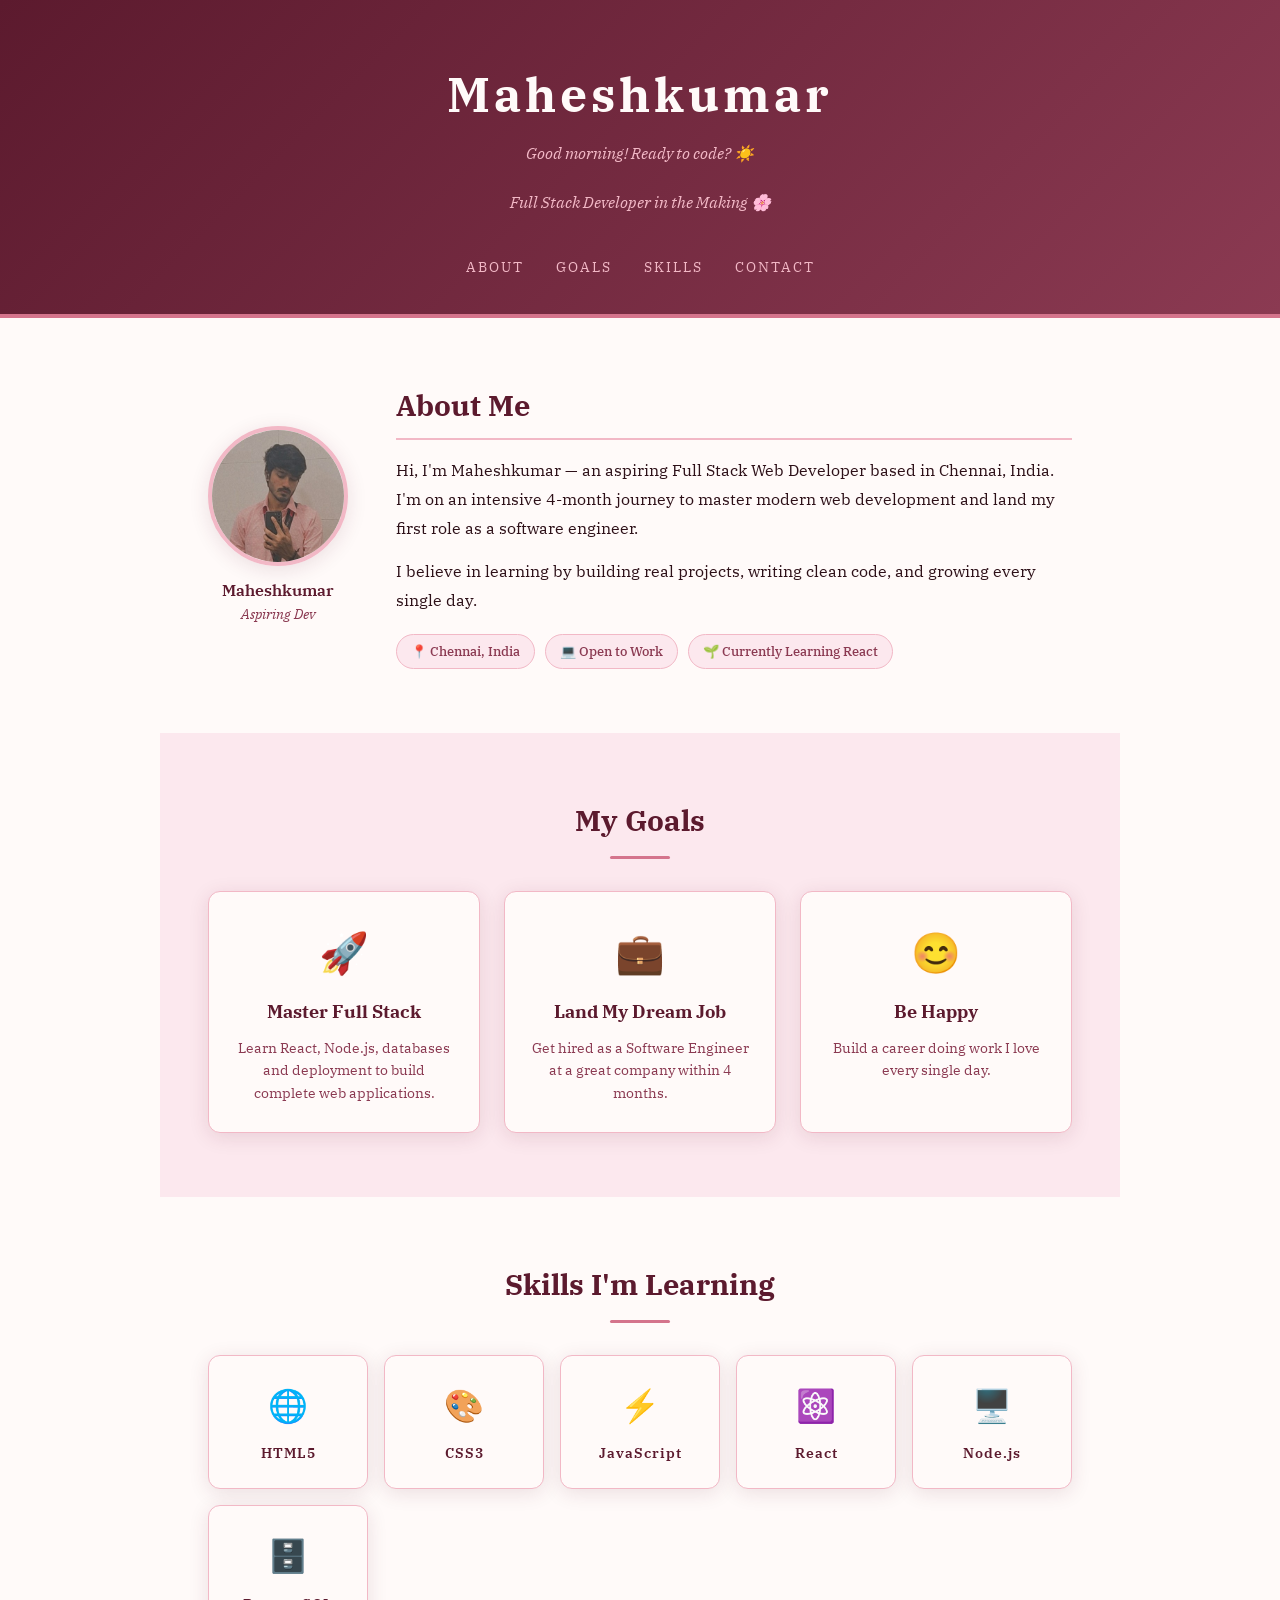
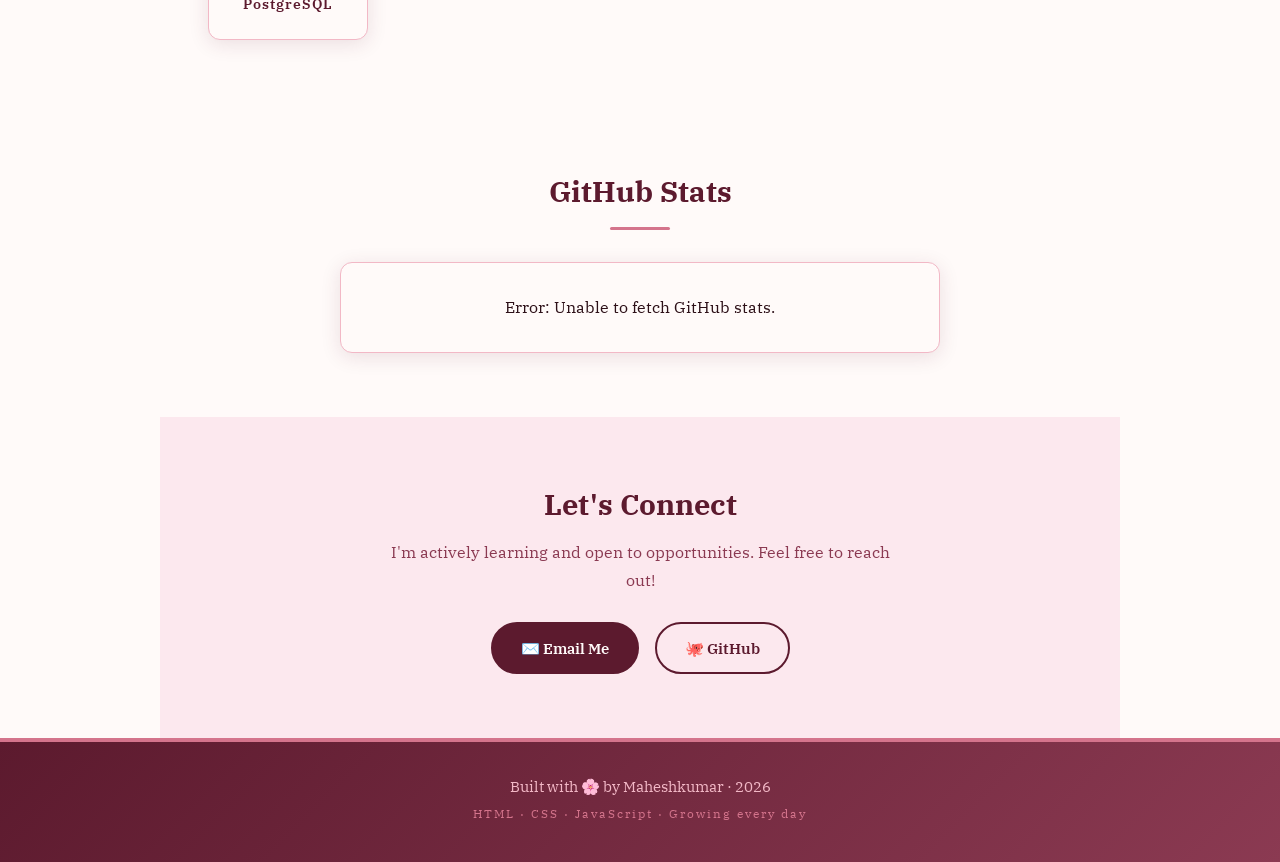
==== index.html @ b65df11a "Fixed: lowercase index.html for GitHub Pages" ====
<!DOCTYPE html>
<html lang="en">
  <head>
    <meta charset="UTF-8">
    <meta name="viewport" content="width=device-width, initial-scale=1.0">
    <meta name="description" content="Maheshkumar - Aspiring Full Stack Web Developer">
    <title>Maheshkumar | Web Developer</title>
    <link rel="stylesheet" href="style.css">
  </head>
  <body>

    <header>
      <h1>Maheshkumar</h1>
      <p id="greeting" class="tagline"></p>
      <p class="tagline">Full Stack Developer in the Making 🌸</p>
      <nav class="navbar">
        <a href="#about">About</a>
        <a href="#goals">Goals</a>
        <a href="#skills">Skills</a>
        <a href="#contact">Contact</a>
      </nav>
    </header>

    <main>

      <section class="section" id="about">
        <div class="about-grid">
          <div class="avatar-box">
            <img src="avatar.jpeg" alt="Maheshkumar profile photo" class="avatar-placeholder">
            <p class="avatar-name">Maheshkumar</p>
            <p class="avatar-role">Aspiring Dev</p>
          </div>
          <div class="about-text">
            <h2>About Me</h2>
            <p>Hi, I'm Maheshkumar — an aspiring Full Stack Web Developer based in Chennai, India. I'm on an intensive 4-month journey to master modern web development and land my first role as a software engineer.</p>
            <p>I believe in learning by building real projects, writing clean code, and growing every single day.</p>
            <div class="about-badges">
              <span class="badge">📍 Chennai, India</span>
              <span class="badge">💻 Open to Work</span>
              <span class="badge">🌱 Currently Learning React</span>
            </div>
          </div>
        </div>
      </section>

      <section class="section section-alt" id="goals">
        <h2 class="section-title">My Goals</h2>
        <div class="goals-grid">
          <div class="goal-card">
            <div class="goal-icon">🚀</div>
            <h3>Master Full Stack</h3>
            <p>Learn React, Node.js, databases and deployment to build complete web applications.</p>
          </div>
          <div class="goal-card">
            <div class="goal-icon">💼</div>
            <h3>Land My Dream Job</h3>
            <p>Get hired as a Software Engineer at a great company within 4 months.</p>
          </div>
          <div class="goal-card">
            <div class="goal-icon">😊</div>
            <h3>Be Happy</h3>
            <p>Build a career doing work I love every single day.</p>
          </div>
        </div>
      </section>

      <section class="section" id="skills">
        <h2 class="section-title">Skills I'm Learning</h2>
        <div class="skills-grid">
          <div class="skill-card">
            <span class="skill-icon">🌐</span>
            <span class="skill-name">HTML5</span>
          </div>
          <div class="skill-card">
            <span class="skill-icon">🎨</span>
            <span class="skill-name">CSS3</span>
          </div>
          <div class="skill-card">
            <span class="skill-icon">⚡</span>
            <span class="skill-name">JavaScript</span>
          </div>
          <div class="skill-card">
            <span class="skill-icon">⚛️</span>
            <span class="skill-name">React</span>
          </div>
          <div class="skill-card">
            <span class="skill-icon">🖥️</span>
            <span class="skill-name">Node.js</span>
          </div>
          <div class="skill-card">
            <span class="skill-icon">🗄️</span>
            <span class="skill-name">PostgreSQL</span>
          </div>
        </div>
      </section>

      <section class="section" id="github">
        <h2 class="section-title">GitHub Stats</h2>
        <div id="github-stats" class="github-box">
          <p class="loading-text">Loading GitHub data... 🌸</p>
        </div>
      </section>

      <section class="section section-alt" id="contact">
        <div class="contact-box">
          <h2>Let's Connect</h2>
          <p>I'm actively learning and open to opportunities. Feel free to reach out!</p>
          <div class="contact-buttons">
            <a href="https://mail.google.com/mail/?view=cm&fs=1&to=maheshkumar07232001@gmail.com" 
              target="_blank"
              class="btn btn-primary">
              ✉️ Email Me
            </a>
            <a href="https://github.com/MaheshkumarSelvakumar" target="_blank" class="btn btn-outline">🐙 GitHub</a>
          </div>
        </div>
      </section>

    </main>

    <footer>
      <p>Built with 🌸 by Maheshkumar · 2026</p>
      <p class="footer-sub">HTML · CSS · JavaScript · Growing every day</p>
    </footer>


    <script src="script.js"></script>

  </body>
</html>
---- style.css ----
@import url('https://fonts.googleapis.com/css2?family=IBM+Plex+Serif:ital,wght@0,300;0,400;0,500;0,600;0,700;1,400&display=swap');

:root {
  --sakura-deep:   #5c1a2e;
  --sakura-dark:   #8b3a52;
  --sakura-mid:    #d4748c;
  --sakura-light:  #f2b8c6;
  --sakura-pale:   #fce8ee;
  --sakura-white:  #fffaf9;
  --sakura-mist:   #7a9e87;
  --sakura-text:   #2d1018;
  --shadow-soft:   0 4px 20px rgba(92, 26, 46, 0.12);
  --shadow-hover:  0 12px 32px rgba(92, 26, 46, 0.2);
  --radius:        12px;
}

* {
  margin: 0;
  padding: 0;
  box-sizing: border-box;
}

body {
  font-family: 'IBM Plex Serif', serif;
  background-color: var(--sakura-white);
  color: var(--sakura-text);
  line-height: 1.6;
}

header {
  background: linear-gradient(135deg, var(--sakura-deep), var(--sakura-dark));
  color: var(--sakura-white);
  text-align: center;
  padding: 56px 24px 32px;
  border-bottom: 4px solid var(--sakura-mid);
  transition: box-shadow 0.3s ease;
}

header.scrolled {
  box-shadow: 0 4px 20px rgba(92, 26, 46, 0.3);
}

header h1 {
  font-size: 3rem;
  font-weight: 700;
  letter-spacing: 4px;
  margin-bottom: 8px;
}

.tagline {
  font-size: 1rem;
  color: var(--sakura-light);
  margin-bottom: 24px;
  font-style: italic;
}

.navbar {
  display: flex;
  justify-content: center;
  gap: 32px;
  padding: 16px 0 0;
}

.navbar a {
  color: var(--sakura-light);
  text-decoration: none;
  font-size: 14px;
  letter-spacing: 2px;
  text-transform: uppercase;
  transition: color 0.3s ease;
  position: relative;
  padding-bottom: 4px;
}

.navbar a::after {
  content: '';
  position: absolute;
  bottom: 0;
  left: 0;
  width: 0;
  height: 2px;
  background: var(--sakura-mist);
  transition: width 0.3s ease;
}

.navbar a:hover {
  color: var(--sakura-mist);
}

.navbar a:hover::after {
  width: 100%;
}

.section {
  padding: 64px 48px;
  max-width: 960px;
  margin: 0 auto;
}

.section-alt {
  background-color: var(--sakura-pale);
}

.section-title {
  color: var(--sakura-deep);
  font-size: 1.8rem;
  margin-bottom: 32px;
  text-align: center;
  position: relative;
  padding-bottom: 16px;
}

.section-title::after {
  content: '';
  position: absolute;
  bottom: 0;
  left: 50%;
  transform: translateX(-50%);
  width: 60px;
  height: 3px;
  background: var(--sakura-mid);
  border-radius: 2px;
}

.about-grid {
  display: flex;
  gap: 48px;
  align-items: center;
}

.avatar-box {
  display: flex;
  flex-direction: column;
  align-items: center;
  flex-shrink: 0;
}

.avatar-placeholder {
  width: 140px;
  height: 140px;
  border-radius: 50%;
  background: linear-gradient(135deg, var(--sakura-mid), var(--sakura-dark));
  display: flex;
  align-items: center;
  justify-content: center;
  font-size: 3.5rem;
  font-weight: 700;
  color: var(--sakura-white);
  border: 4px solid var(--sakura-light);
  margin-bottom: 12px;
  box-shadow: var(--shadow-soft);
}

.avatar-name {
  font-weight: 600;
  color: var(--sakura-deep);
  font-size: 1rem;
}

.avatar-role {
  font-size: 0.85rem;
  color: var(--sakura-dark);
  font-style: italic;
}

.about-text h2 {
  color: var(--sakura-deep);
  font-size: 1.8rem;
  margin-bottom: 16px;
  padding-bottom: 10px;
  border-bottom: 2px solid var(--sakura-light);
}

.about-text p {
  color: var(--sakura-text);
  margin-bottom: 14px;
  line-height: 1.8;
}

.about-badges {
  display: flex;
  flex-wrap: wrap;
  gap: 10px;
  margin-top: 20px;
}

.badge {
  background: var(--sakura-pale);
  border: 1.5px solid var(--sakura-light);
  color: var(--sakura-dark);
  padding: 6px 14px;
  border-radius: 100px;
  font-size: 0.82rem;
  font-weight: 500;
}

.goals-grid {
  display: grid;
  grid-template-columns: repeat(3, 1fr);
  gap: 24px;
}

.goal-card {
  background: var(--sakura-white);
  border: 1.5px solid var(--sakura-light);
  border-radius: var(--radius);
  padding: 28px 24px;
  text-align: center;
  transition: transform 0.3s ease, box-shadow 0.3s ease;
  box-shadow: var(--shadow-soft);
}

.goal-card:hover {
  transform: translateY(-6px);
  box-shadow: var(--shadow-hover);
}

.goal-icon {
  font-size: 2.5rem;
  margin-bottom: 14px;
}

.goal-card h3 {
  color: var(--sakura-deep);
  margin-bottom: 10px;
  font-size: 1.1rem;
}

.goal-card p {
  font-size: 0.88rem;
  color: var(--sakura-dark);
  line-height: 1.6;
}

.skills-grid {
  display: grid;
  grid-template-columns: repeat(auto-fit, minmax(140px, 1fr));
  gap: 16px;
}

.skill-card {
  background: var(--sakura-white);
  border: 1.5px solid var(--sakura-light);
  border-radius: var(--radius);
  padding: 24px 16px;
  text-align: center;
  display: flex;
  flex-direction: column;
  align-items: center;
  gap: 10px;
  transition: transform 0.3s ease, box-shadow 0.3s ease, background 0.3s ease;
  box-shadow: var(--shadow-soft);
  cursor: default;
}

.skill-card:hover {
  transform: translateY(-4px);
  background: var(--sakura-pale);
  box-shadow: var(--shadow-hover);
}

.skill-icon {
  font-size: 2rem;
}

.skill-name {
  font-size: 0.9rem;
  font-weight: 600;
  color: var(--sakura-deep);
  letter-spacing: 1px;
}

.github-box {
  max-width: 600px;
  margin: 0 auto;
  background: var(--sakura-white);
  border: 1.5px solid var(--sakura-light);
  border-radius: var(--radius);
  padding: 32px;
  text-align: center;
  box-shadow: var(--shadow-soft);
}

.github-stats-grid {
  display: grid;
  grid-template-columns: repeat(2, 1fr);
  gap: 16px;
  margin: 24px 0;
}

.github-stat {
  background: var(--sakura-pale);
  border-radius: var(--radius);
  padding: 16px;
}

.github-stat-value {
  font-size: 1.8rem;
  font-weight: 700;
  color: var(--sakura-deep);
}

.github-stat-label {
  font-size: 0.82rem;
  color: var(--sakura-dark);
  margin-top: 4px;
}

.github-name {
  font-size: 1.3rem;
  font-weight: 700;
  color: var(--sakura-deep);
  margin-bottom: 8px;
}

.github-bio {
  font-size: 0.9rem;
  color: var(--sakura-dark);
  margin-bottom: 16px;
  font-style: italic;
}

.loading-text {
  color: var(--sakura-mid);
  font-style: italic;
}

.contact-box {
  text-align: center;
  max-width: 500px;
  margin: 0 auto;
}

.contact-box h2 {
  color: var(--sakura-deep);
  font-size: 1.8rem;
  margin-bottom: 12px;
}

.contact-box p {
  color: var(--sakura-dark);
  margin-bottom: 28px;
  line-height: 1.7;
}

.contact-buttons {
  display: flex;
  gap: 16px;
  justify-content: center;
  flex-wrap: wrap;
}

.btn {
  padding: 12px 28px;
  border-radius: 100px;
  font-family: 'IBM Plex Serif', serif;
  font-size: 0.95rem;
  font-weight: 600;
  text-decoration: none;
  transition: transform 0.2s ease, box-shadow 0.2s ease;
  display: inline-block;
}

.btn:hover {
  transform: translateY(-3px);
  box-shadow: var(--shadow-hover);
}

.btn-primary {
  background: var(--sakura-deep);
  color: var(--sakura-white);
  border: 2px solid var(--sakura-deep);
}

.btn-outline {
  background: transparent;
  color: var(--sakura-deep);
  border: 2px solid var(--sakura-deep);
}

.btn-outline:hover {
  background: var(--sakura-pale);
}

footer {
  background: linear-gradient(135deg, var(--sakura-deep), var(--sakura-dark));
  color: var(--sakura-light);
  text-align: center;
  padding: 32px 24px;
  border-top: 4px solid var(--sakura-mid);
}

footer p {
  margin-bottom: 6px;
  font-size: 0.95rem;
}

.footer-sub {
  font-size: 0.78rem;
  color: var(--sakura-mid);
  letter-spacing: 2px;
}

.skill-card.active {
  background: var(--sakura-light);
  border-color: var(--sakura-dark);
  transform: translateY(-4px);
  box-shadow: var(--shadow-hover);
}
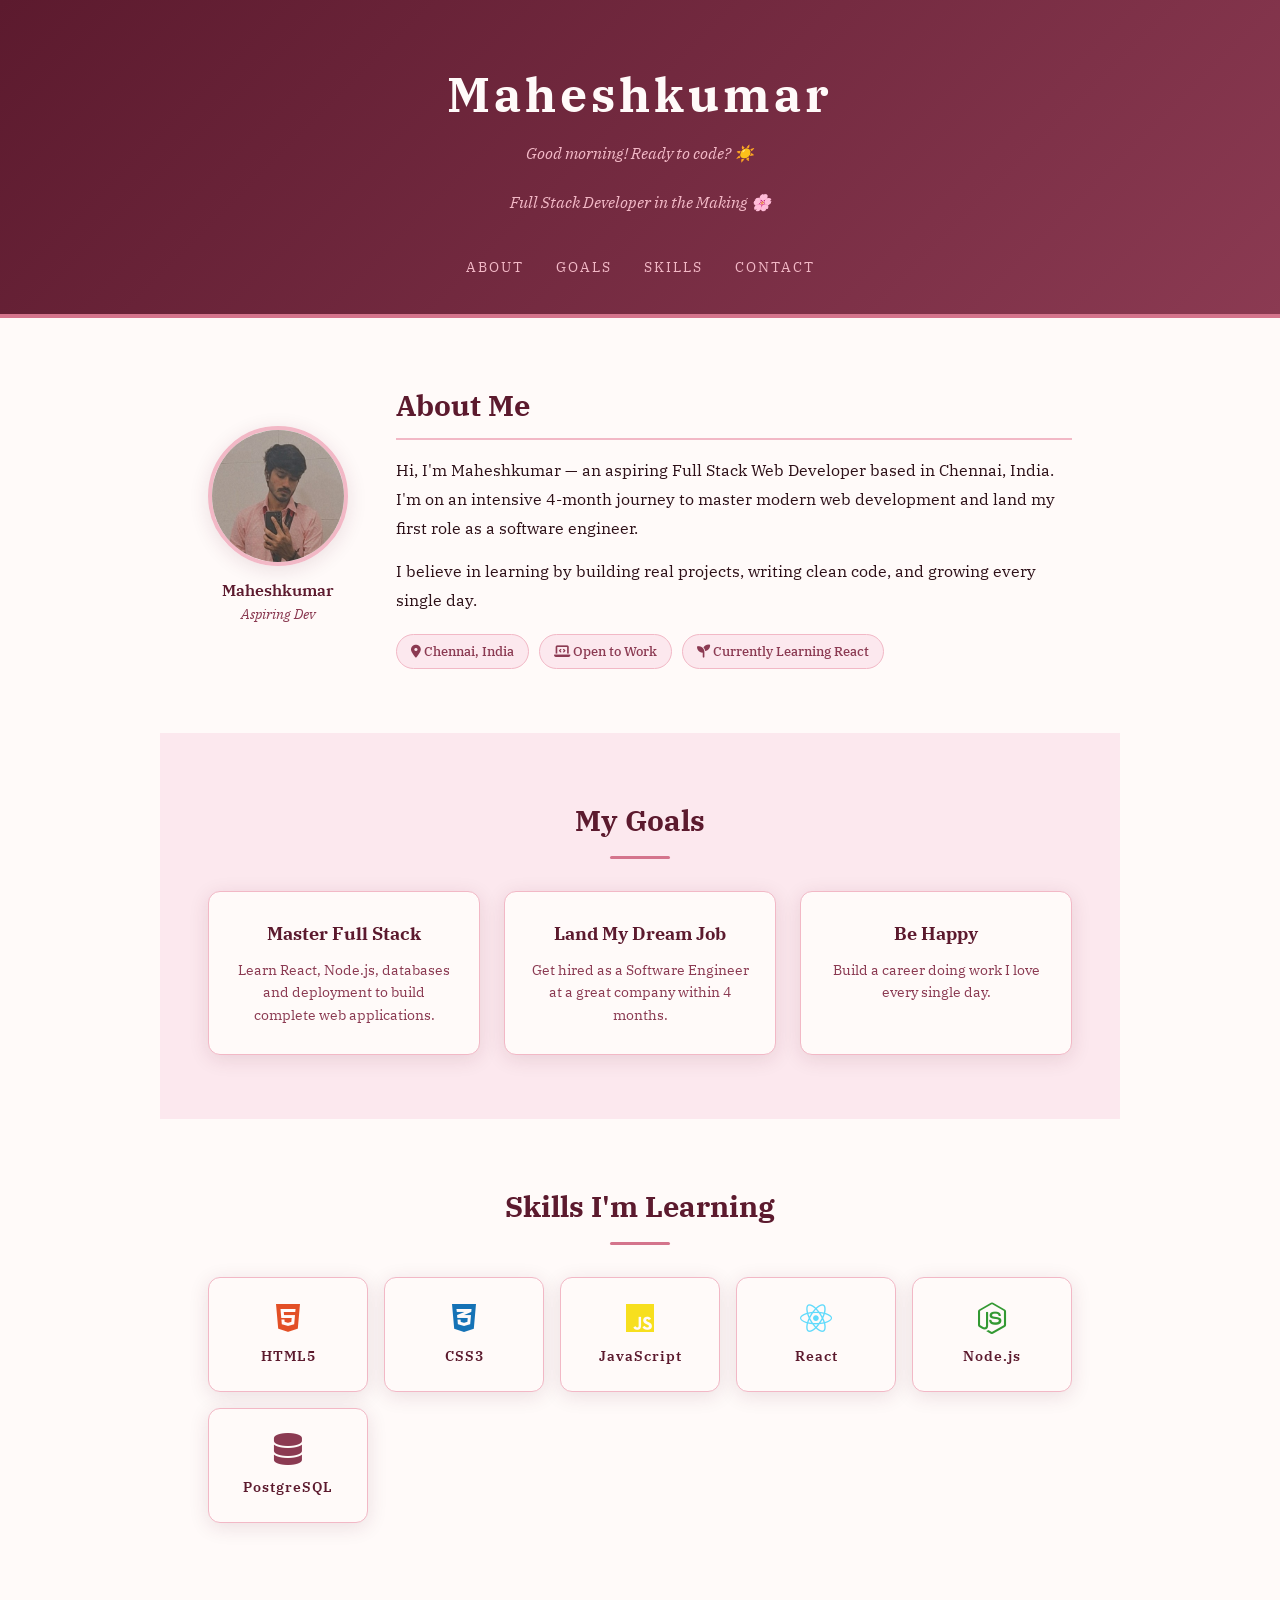
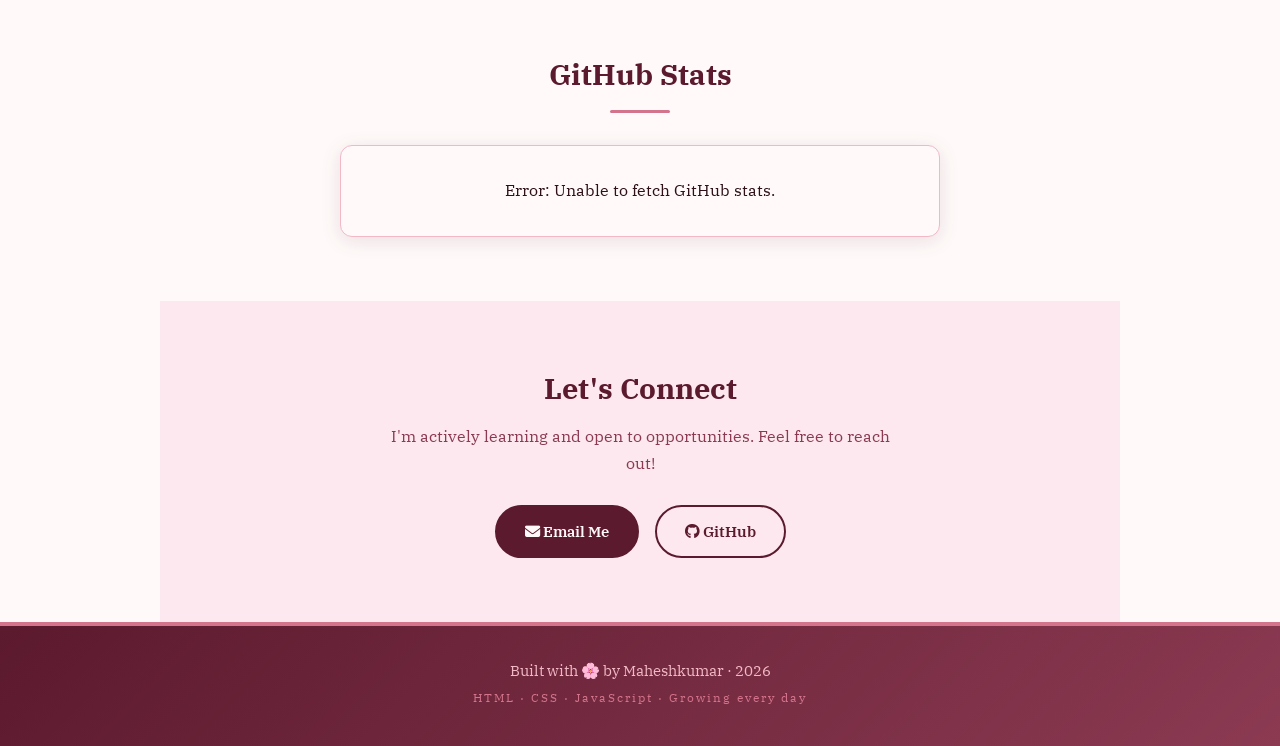
==== commit b020c765: "Updated: replaced emojis with Font Awesome icons" ====
--- a/index.html
+++ b/index.html
@@ -5,6 +5,7 @@
     <meta name="viewport" content="width=device-width, initial-scale=1.0">
     <meta name="description" content="Maheshkumar - Aspiring Full Stack Web Developer">
     <title>Maheshkumar | Web Developer</title>
+    <link rel="stylesheet" href="https://cdnjs.cloudflare.com/ajax/libs/font-awesome/6.5.0/css/all.min.css">
     <link rel="stylesheet" href="style.css">
   </head>
   <body>
@@ -35,9 +36,9 @@
             <p>Hi, I'm Maheshkumar — an aspiring Full Stack Web Developer based in Chennai, India. I'm on an intensive 4-month journey to master modern web development and land my first role as a software engineer.</p>
             <p>I believe in learning by building real projects, writing clean code, and growing every single day.</p>
             <div class="about-badges">
-              <span class="badge">📍 Chennai, India</span>
-              <span class="badge">💻 Open to Work</span>
-              <span class="badge">🌱 Currently Learning React</span>
+              <span class="badge"><i class="fa-solid fa-location-dot"></i> Chennai, India</span>
+              <span class="badge"><i class="fa-solid fa-laptop-code"></i> Open to Work</span>
+              <span class="badge"><i class="fa-solid fa-seedling"></i> Currently Learning React</span>
             </div>
           </div>
         </div>
@@ -47,17 +48,14 @@
         <h2 class="section-title">My Goals</h2>
         <div class="goals-grid">
           <div class="goal-card">
-            <div class="goal-icon">🚀</div>
             <h3>Master Full Stack</h3>
             <p>Learn React, Node.js, databases and deployment to build complete web applications.</p>
           </div>
           <div class="goal-card">
-            <div class="goal-icon">💼</div>
             <h3>Land My Dream Job</h3>
             <p>Get hired as a Software Engineer at a great company within 4 months.</p>
           </div>
           <div class="goal-card">
-            <div class="goal-icon">😊</div>
             <h3>Be Happy</h3>
             <p>Build a career doing work I love every single day.</p>
           </div>
@@ -68,27 +66,27 @@
         <h2 class="section-title">Skills I'm Learning</h2>
         <div class="skills-grid">
           <div class="skill-card">
-            <span class="skill-icon">🌐</span>
+            <i class="fa-brands fa-html5 skill-icon"></i>
             <span class="skill-name">HTML5</span>
           </div>
           <div class="skill-card">
-            <span class="skill-icon">🎨</span>
+            <i class="fa-brands fa-css3-alt skill-icon"></i>
             <span class="skill-name">CSS3</span>
           </div>
           <div class="skill-card">
-            <span class="skill-icon">⚡</span>
+            <i class="fa-brands fa-js skill-icon"></i>
             <span class="skill-name">JavaScript</span>
           </div>
           <div class="skill-card">
-            <span class="skill-icon">⚛️</span>
+            <i class="fa-brands fa-react skill-icon"></i>
             <span class="skill-name">React</span>
           </div>
           <div class="skill-card">
-            <span class="skill-icon">🖥️</span>
+            <i class="fa-brands fa-node-js skill-icon"></i>
             <span class="skill-name">Node.js</span>
           </div>
           <div class="skill-card">
-            <span class="skill-icon">🗄️</span>
+            <i class="fa-solid fa-database skill-icon"></i>
             <span class="skill-name">PostgreSQL</span>
           </div>
         </div>
@@ -109,9 +107,11 @@
             <a href="https://mail.google.com/mail/?view=cm&fs=1&to=maheshkumar07232001@gmail.com" 
               target="_blank"
               class="btn btn-primary">
-              ✉️ Email Me
+              <i class="fa-solid fa-envelope"></i> Email Me
             </a>
-            <a href="https://github.com/MaheshkumarSelvakumar" target="_blank" class="btn btn-outline">🐙 GitHub</a>
+            <a href="https://github.com/MaheshkumarSelvakumar" target="_blank" class="btn btn-outline">
+              <i class="fa-brands fa-github"></i> GitHub
+            </a>
           </div>
         </div>
       </section>
@@ -123,7 +123,6 @@
       <p class="footer-sub">HTML · CSS · JavaScript · Growing every day</p>
     </footer>
 
-
     <script src="script.js"></script>
 
   </body>
--- a/style.css
+++ b/style.css
@@ -406,4 +406,123 @@
   border-color: var(--sakura-dark);
   transform: translateY(-4px);
   box-shadow: var(--shadow-hover);
-}+}
+
+@media (max-width: 768px) {
+
+  header {
+    padding: 40px 20px 24px;
+  }
+
+  header h1 {
+    font-size: 2.2rem;
+    letter-spacing: 2px;
+  }
+
+  .navbar {
+    gap: 20px;
+  }
+
+  .section {
+    padding: 48px 24px;
+  }
+
+  .about-grid {
+    flex-direction: column;
+    text-align: center;
+  }
+
+  .about-badges {
+    justify-content: center;
+  }
+
+  .goals-grid {
+    grid-template-columns: repeat(2, 1fr);
+  }
+
+  .github-stats-grid {
+    grid-template-columns: repeat(2, 1fr);
+  }
+
+}
+
+@media (max-width: 480px) {
+
+  header {
+    padding: 32px 16px 20px;
+  }
+
+  header h1 {
+    font-size: 1.8rem;
+    letter-spacing: 1px;
+  }
+
+  .tagline {
+    font-size: 0.9rem;
+  }
+
+  .navbar {
+    gap: 12px;
+    flex-wrap: wrap;
+    padding: 12px 0 0;
+  }
+
+  .navbar a {
+    font-size: 12px;
+  }
+
+  .section {
+    padding: 40px 16px;
+  }
+
+  .about-grid {
+    flex-direction: column;
+    align-items: center;
+    gap: 24px;
+    text-align: center;
+  }
+
+  .avatar-placeholder {
+    width: 110px;
+    height: 110px;
+    font-size: 2.5rem;
+  }
+
+  .goals-grid {
+    grid-template-columns: 1fr;
+  }
+
+  .skills-grid {
+    grid-template-columns: repeat(2, 1fr);
+  }
+
+  .github-stats-grid {
+    grid-template-columns: 1fr;
+  }
+
+  .contact-buttons {
+    flex-direction: column;
+    align-items: center;
+  }
+
+  .btn {
+    width: 100%;
+    text-align: center;
+  }
+
+  .section-title {
+    font-size: 1.4rem;
+  }
+
+  .github-box {
+    padding: 20px 16px;
+  }
+
+}
+
+.fa-html5 { color: #e34f26; }
+.fa-css3-alt { color: #1572b6; }
+.fa-js { color: #f7df1e; }
+.fa-react { color: #61dafb; }
+.fa-node-js { color: #339933; }
+.fa-database { color: var(--sakura-dark); }
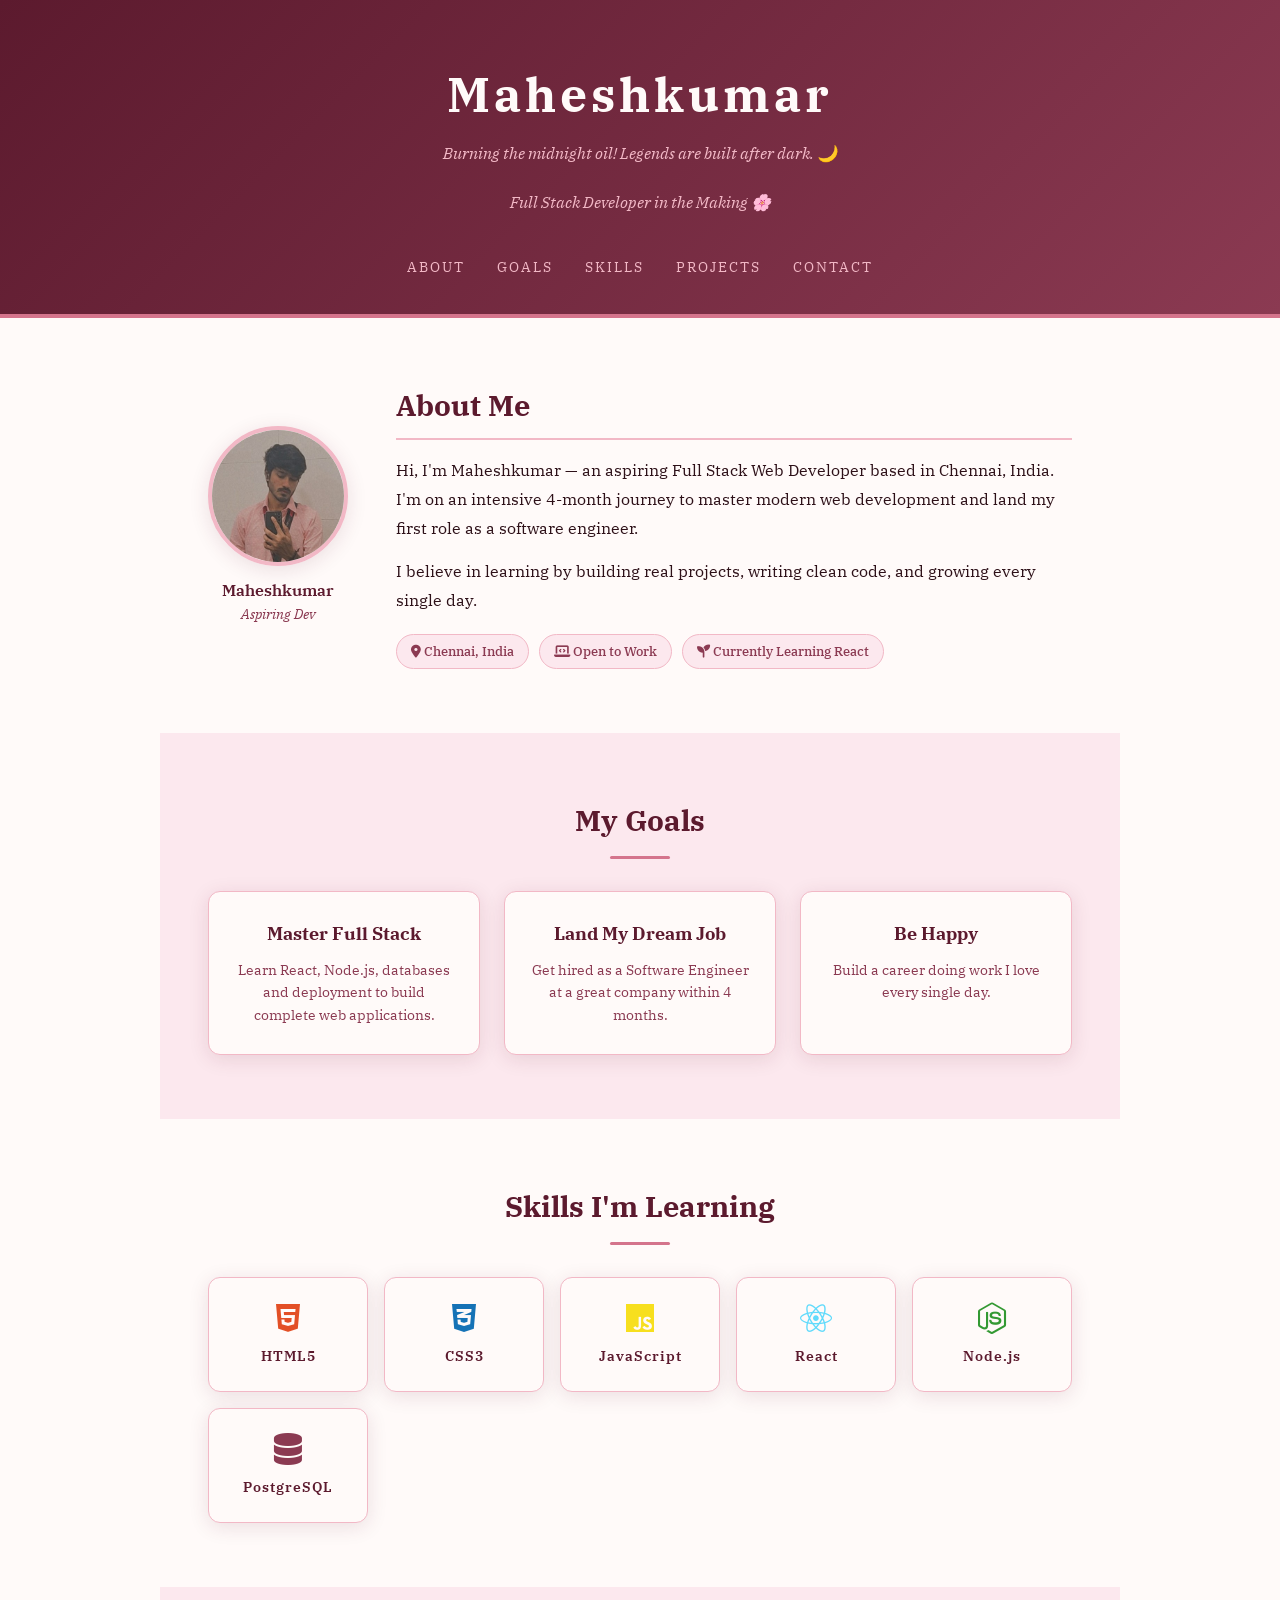
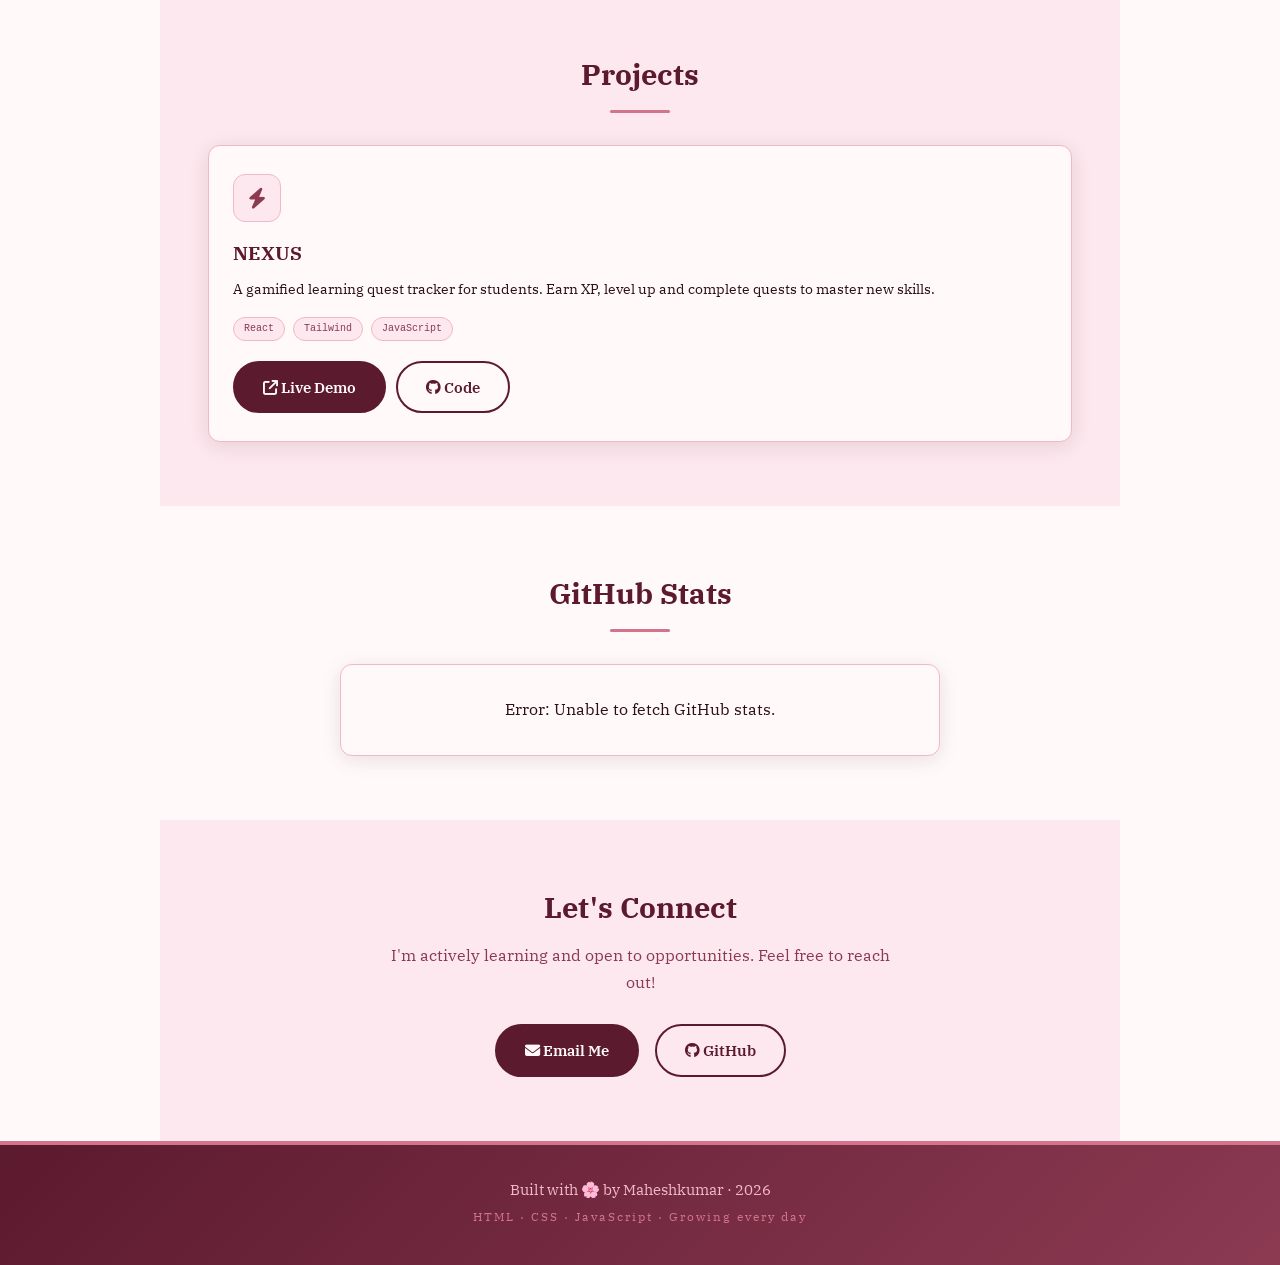
==== commit 63003273: "Added Projects section with NEXUS" ====
--- a/index.html
+++ b/index.html
@@ -18,6 +18,7 @@
         <a href="#about">About</a>
         <a href="#goals">Goals</a>
         <a href="#skills">Skills</a>
+        <a href="#projects">Projects</a>
         <a href="#contact">Contact</a>
       </nav>
     </header>
@@ -92,6 +93,34 @@
         </div>
       </section>
 
+      <section class="section section-alt" id="projects">
+        <h2 class="section-title">Projects</h2>
+        <div class="projects-grid">
+
+          <div class="project-card">
+            <div class="project-icon">
+              <i class="fa-solid fa-bolt"></i>
+            </div>
+            <h3>NEXUS</h3>
+            <p>A gamified learning quest tracker for students. Earn XP, level up and complete quests to master new skills.</p>
+            <div class="project-tags">
+              <span>React</span>
+              <span>Tailwind</span>
+              <span>JavaScript</span>
+            </div>
+            <div class="project-links">
+              <a href="https://nexus-zeta-indol.vercel.app" target="_blank" class="btn btn-primary">
+                <i class="fa-solid fa-arrow-up-right-from-square"></i> Live Demo
+              </a>
+              <a href="https://github.com/MaheshkumarSelvakumar/nexus" target="_blank" class="btn btn-outline">
+                <i class="fa-brands fa-github"></i> Code
+              </a>
+            </div>
+          </div>
+
+        </div>
+      </section>
+
       <section class="section" id="github">
         <h2 class="section-title">GitHub Stats</h2>
         <div id="github-stats" class="github-box">
--- a/style.css
+++ b/style.css
@@ -20,11 +20,16 @@
   box-sizing: border-box;
 }
 
+html {
+  scroll-behavior: smooth;
+}
+
 body {
   font-family: 'IBM Plex Serif', serif;
   background-color: var(--sakura-white);
   color: var(--sakura-text);
   line-height: 1.6;
+  scroll-behavior: smooth;
 }
 
 header {
@@ -525,4 +530,74 @@
 .fa-js { color: #f7df1e; }
 .fa-react { color: #61dafb; }
 .fa-node-js { color: #339933; }
-.fa-database { color: var(--sakura-dark); }+.fa-database { color: var(--sakura-dark); }
+
+.projects-grid {
+  display: grid;
+  grid-template-columns: repeat(auto-fit, minmax(280px, 1fr));
+  gap: 24px;
+}
+
+.project-card {
+  background: var(--sakura-white);
+  border: 1.5px solid var(--sakura-light);
+  border-radius: var(--radius);
+  padding: 28px 24px;
+  box-shadow: var(--shadow-soft);
+  transition: transform 0.3s ease, box-shadow 0.3s ease;
+}
+
+.project-card:hover {
+  transform: translateY(-6px);
+  box-shadow: var(--shadow-hover);
+}
+
+.project-icon {
+  width: 48px;
+  height: 48px;
+  background: var(--sakura-pale);
+  border: 1.5px solid var(--sakura-light);
+  border-radius: 12px;
+  display: flex;
+  align-items: center;
+  justify-content: center;
+  margin-bottom: 16px;
+  color: var(--sakura-dark);
+  font-size: 1.3rem;
+}
+
+.project-card h3 {
+  font-size: 1.2rem;
+  color: var(--sakura-deep);
+  margin-bottom: 10px;
+  font-weight: 700;
+}
+
+.project-card p {
+  font-size: 0.85rem;
+  color: var(--muted);
+  line-height: 1.6;
+  margin-bottom: 16px;
+}
+
+.project-tags {
+  display: flex;
+  flex-wrap: wrap;
+  gap: 8px;
+  margin-bottom: 20px;
+}
+
+.project-tags span {
+  font-family: 'DM Mono', monospace;
+  font-size: 10px;
+  background: var(--sakura-pale);
+  border: 1px solid var(--sakura-light);
+  color: var(--sakura-dark);
+  padding: 3px 10px;
+  border-radius: 100px;
+}
+
+.project-links {
+  display: flex;
+  gap: 10px;
+}
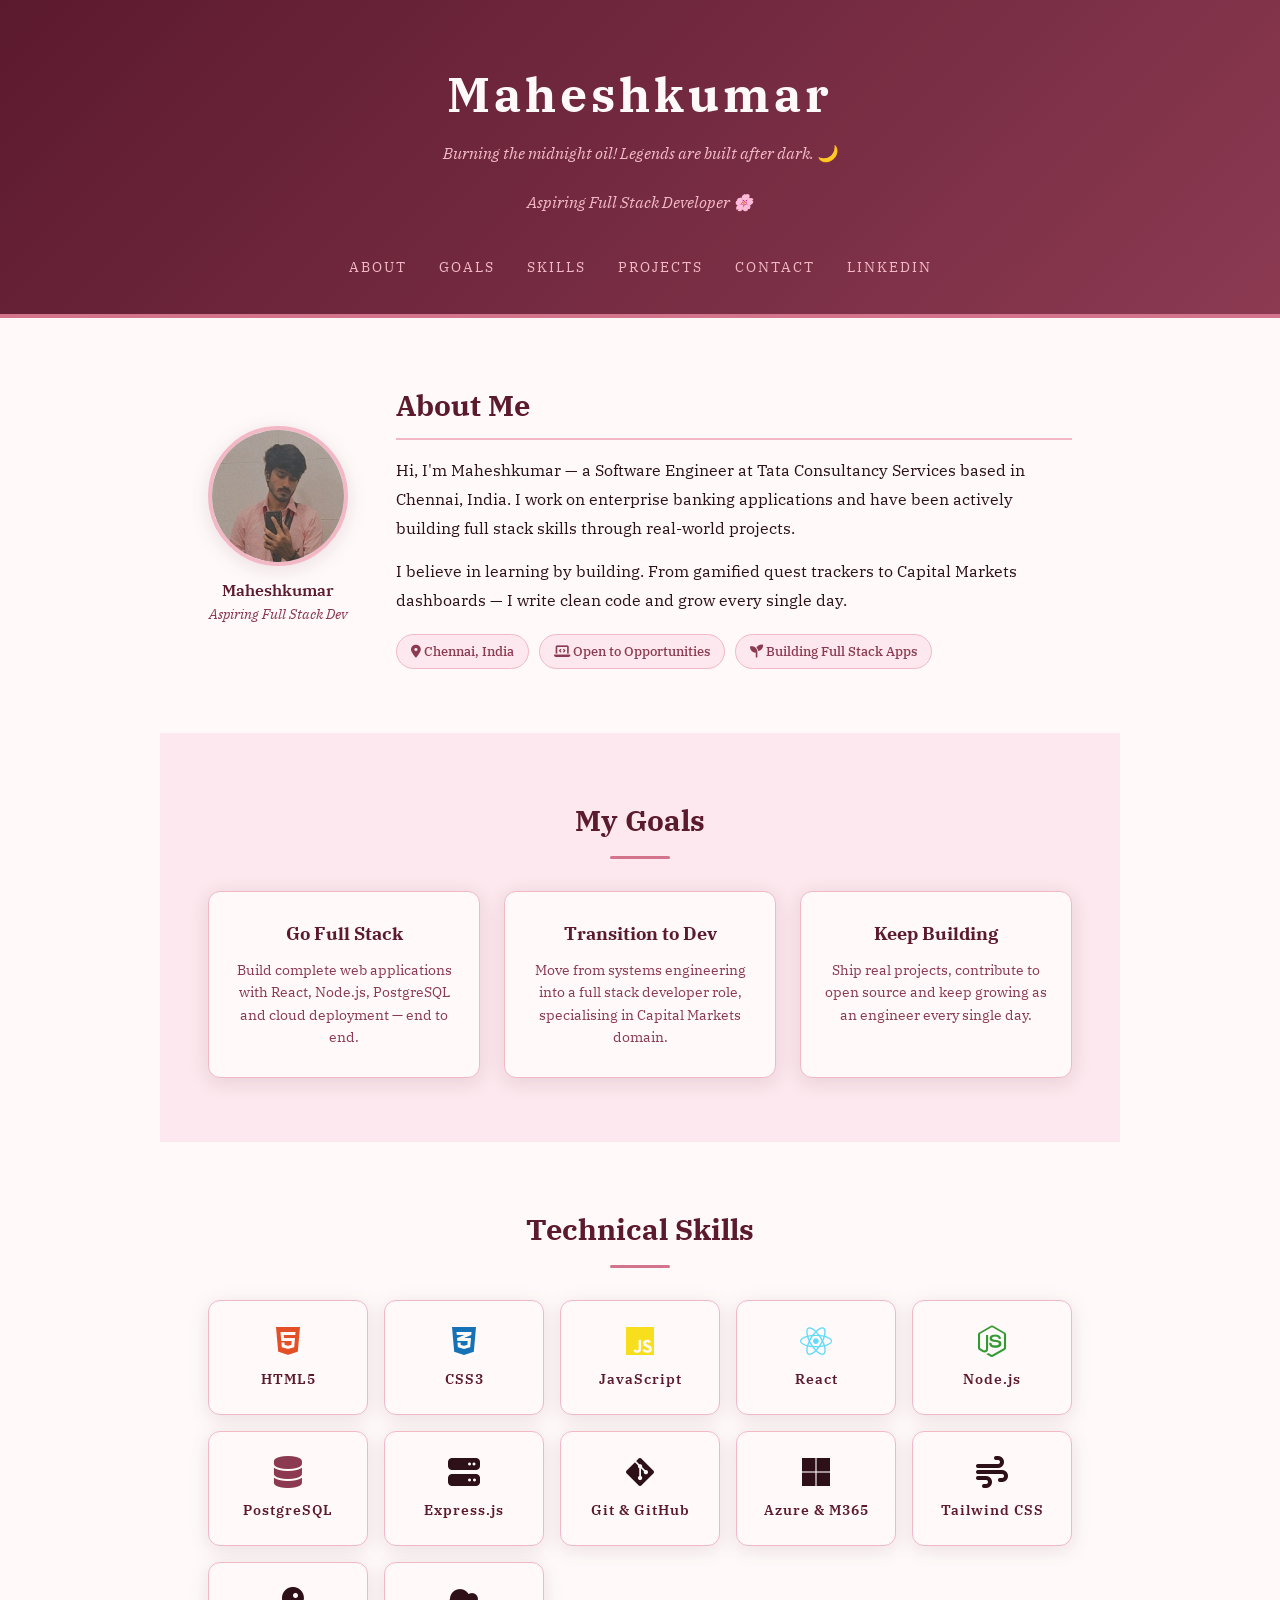
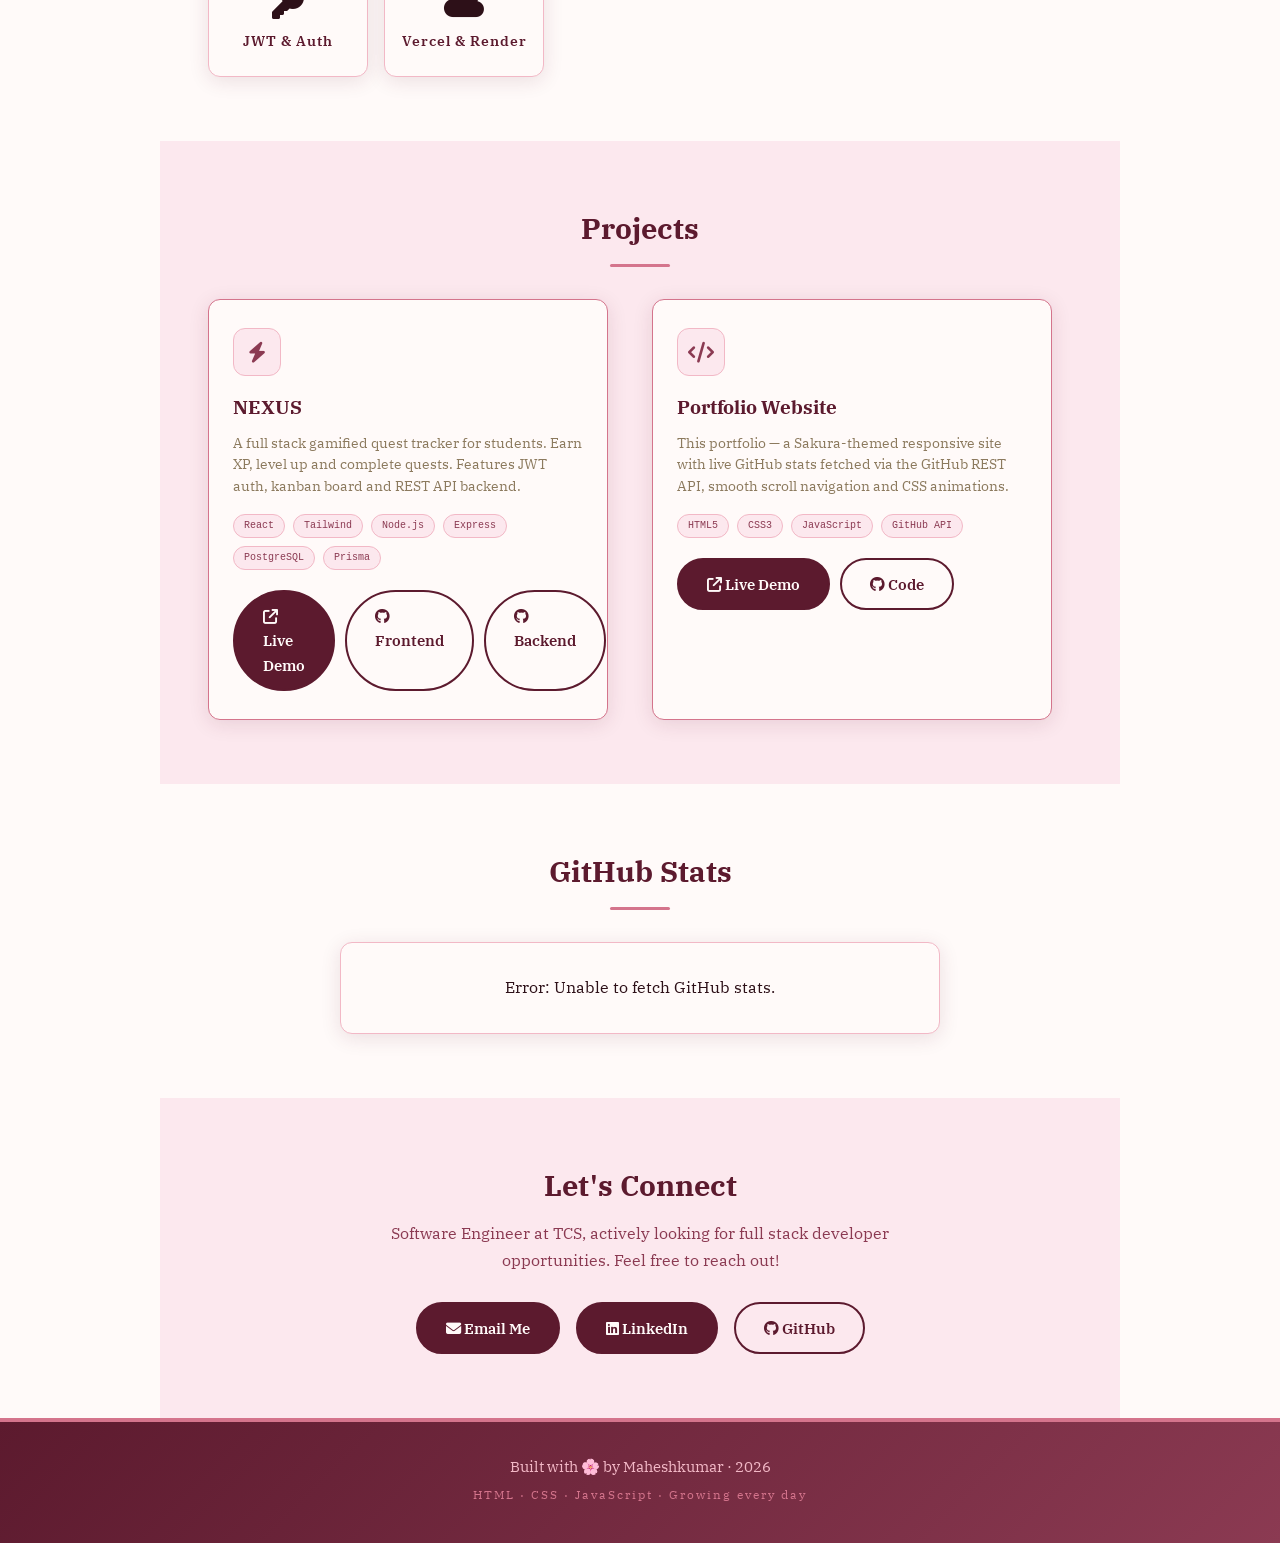
==== commit e2043abc: "Update portfolio - align with resume, add skills and projects" ====
--- a/index.html
+++ b/index.html
@@ -3,8 +3,8 @@
   <head>
     <meta charset="UTF-8">
     <meta name="viewport" content="width=device-width, initial-scale=1.0">
-    <meta name="description" content="Maheshkumar - Aspiring Full Stack Web Developer">
-    <title>Maheshkumar | Web Developer</title>
+    <meta name="description" content="Maheshkumar - Software Engineer at TCS | Aspiring Full Stack Developer">
+    <title>Maheshkumar | Software Engineer</title>
     <link rel="stylesheet" href="https://cdnjs.cloudflare.com/ajax/libs/font-awesome/6.5.0/css/all.min.css">
     <link rel="stylesheet" href="style.css">
   </head>
@@ -13,13 +13,14 @@
     <header>
       <h1>Maheshkumar</h1>
       <p id="greeting" class="tagline"></p>
-      <p class="tagline">Full Stack Developer in the Making 🌸</p>
+      <p class="tagline">Aspiring Full Stack Developer 🌸</p>
       <nav class="navbar">
         <a href="#about">About</a>
         <a href="#goals">Goals</a>
         <a href="#skills">Skills</a>
         <a href="#projects">Projects</a>
         <a href="#contact">Contact</a>
+        <a href="https://www.linkedin.com/in/maheshkumar-selvakumar-1b19b4220" target="_blank">LinkedIn</a>
       </nav>
     </header>
 
@@ -30,16 +31,16 @@
           <div class="avatar-box">
             <img src="avatar.jpeg" alt="Maheshkumar profile photo" class="avatar-placeholder">
             <p class="avatar-name">Maheshkumar</p>
-            <p class="avatar-role">Aspiring Dev</p>
+            <p class="avatar-role">Aspiring Full Stack Dev</p>
           </div>
           <div class="about-text">
             <h2>About Me</h2>
-            <p>Hi, I'm Maheshkumar — an aspiring Full Stack Web Developer based in Chennai, India. I'm on an intensive 4-month journey to master modern web development and land my first role as a software engineer.</p>
-            <p>I believe in learning by building real projects, writing clean code, and growing every single day.</p>
+            <p>Hi, I'm Maheshkumar — a Software Engineer at Tata Consultancy Services based in Chennai, India. I work on enterprise banking applications and have been actively building full stack skills through real-world projects.</p>
+            <p>I believe in learning by building. From gamified quest trackers to Capital Markets dashboards — I write clean code and grow every single day.</p>
             <div class="about-badges">
               <span class="badge"><i class="fa-solid fa-location-dot"></i> Chennai, India</span>
-              <span class="badge"><i class="fa-solid fa-laptop-code"></i> Open to Work</span>
-              <span class="badge"><i class="fa-solid fa-seedling"></i> Currently Learning React</span>
+              <span class="badge"><i class="fa-solid fa-laptop-code"></i> Open to Opportunities</span>
+              <span class="badge"><i class="fa-solid fa-seedling"></i> Building Full Stack Apps</span>
             </div>
           </div>
         </div>
@@ -49,22 +50,22 @@
         <h2 class="section-title">My Goals</h2>
         <div class="goals-grid">
           <div class="goal-card">
-            <h3>Master Full Stack</h3>
-            <p>Learn React, Node.js, databases and deployment to build complete web applications.</p>
+            <h3>Go Full Stack</h3>
+            <p>Build complete web applications with React, Node.js, PostgreSQL and cloud deployment — end to end.</p>
           </div>
           <div class="goal-card">
-            <h3>Land My Dream Job</h3>
-            <p>Get hired as a Software Engineer at a great company within 4 months.</p>
+            <h3>Transition to Dev</h3>
+            <p>Move from systems engineering into a full stack developer role, specialising in Capital Markets domain.</p>
           </div>
           <div class="goal-card">
-            <h3>Be Happy</h3>
-            <p>Build a career doing work I love every single day.</p>
+            <h3>Keep Building</h3>
+            <p>Ship real projects, contribute to open source and keep growing as an engineer every single day.</p>
           </div>
         </div>
       </section>
 
       <section class="section" id="skills">
-        <h2 class="section-title">Skills I'm Learning</h2>
+        <h2 class="section-title">Technical Skills</h2>
         <div class="skills-grid">
           <div class="skill-card">
             <i class="fa-brands fa-html5 skill-icon"></i>
@@ -89,6 +90,30 @@
           <div class="skill-card">
             <i class="fa-solid fa-database skill-icon"></i>
             <span class="skill-name">PostgreSQL</span>
+          </div>
+          <div class="skill-card">
+            <i class="fa-solid fa-server skill-icon"></i>
+            <span class="skill-name">Express.js</span>
+          </div>
+          <div class="skill-card">
+            <i class="fa-brands fa-git-alt skill-icon"></i>
+            <span class="skill-name">Git & GitHub</span>
+          </div>
+          <div class="skill-card">
+            <i class="fa-brands fa-microsoft skill-icon"></i>
+            <span class="skill-name">Azure & M365</span>
+          </div>
+          <div class="skill-card">
+            <i class="fa-solid fa-wind skill-icon"></i>
+            <span class="skill-name">Tailwind CSS</span>
+          </div>
+          <div class="skill-card">
+            <i class="fa-solid fa-key skill-icon"></i>
+            <span class="skill-name">JWT & Auth</span>
+          </div>
+          <div class="skill-card">
+            <i class="fa-solid fa-cloud skill-icon"></i>
+            <span class="skill-name">Vercel & Render</span>
           </div>
         </div>
       </section>
@@ -102,17 +127,45 @@
               <i class="fa-solid fa-bolt"></i>
             </div>
             <h3>NEXUS</h3>
-            <p>A gamified learning quest tracker for students. Earn XP, level up and complete quests to master new skills.</p>
+            <p>A full stack gamified quest tracker for students. Earn XP, level up and complete quests. Features JWT auth, kanban board and REST API backend.</p>
             <div class="project-tags">
               <span>React</span>
               <span>Tailwind</span>
-              <span>JavaScript</span>
+              <span>Node.js</span>
+              <span>Express</span>
+              <span>PostgreSQL</span>
+              <span>Prisma</span>
             </div>
             <div class="project-links">
               <a href="https://nexus-zeta-indol.vercel.app" target="_blank" class="btn btn-primary">
                 <i class="fa-solid fa-arrow-up-right-from-square"></i> Live Demo
               </a>
               <a href="https://github.com/MaheshkumarSelvakumar/nexus" target="_blank" class="btn btn-outline">
+                <i class="fa-brands fa-github"></i> Frontend
+              </a>
+              <a href="https://github.com/MaheshkumarSelvakumar/nexus-backend" target="_blank" class="btn btn-outline">
+                <i class="fa-brands fa-github"></i> Backend
+              </a>
+            </div>
+          </div>
+
+          <div class="project-card">
+            <div class="project-icon">
+              <i class="fa-solid fa-code"></i>
+            </div>
+            <h3>Portfolio Website</h3>
+            <p>This portfolio — a Sakura-themed responsive site with live GitHub stats fetched via the GitHub REST API, smooth scroll navigation and CSS animations.</p>
+            <div class="project-tags">
+              <span>HTML5</span>
+              <span>CSS3</span>
+              <span>JavaScript</span>
+              <span>GitHub API</span>
+            </div>
+            <div class="project-links">
+              <a href="https://maheshkumarselvakumar.github.io/portfolio/" target="_blank" class="btn btn-primary">
+                <i class="fa-solid fa-arrow-up-right-from-square"></i> Live Demo
+              </a>
+              <a href="https://github.com/MaheshkumarSelvakumar/portfolio" target="_blank" class="btn btn-outline">
                 <i class="fa-brands fa-github"></i> Code
               </a>
             </div>
@@ -131,13 +184,16 @@
       <section class="section section-alt" id="contact">
         <div class="contact-box">
           <h2>Let's Connect</h2>
-          <p>I'm actively learning and open to opportunities. Feel free to reach out!</p>
+          <p>Software Engineer at TCS, actively looking for full stack developer opportunities. Feel free to reach out!</p>
           <div class="contact-buttons">
             <a href="https://mail.google.com/mail/?view=cm&fs=1&to=maheshkumar07232001@gmail.com" 
               target="_blank"
               class="btn btn-primary">
               <i class="fa-solid fa-envelope"></i> Email Me
             </a>
+            <a href="https://www.linkedin.com/in/maheshkumar-selvakumar-1b19b4220" target="_blank" class="btn btn-primary">
+              <i class="fa-brands fa-linkedin"></i> LinkedIn
+            </a>
             <a href="https://github.com/MaheshkumarSelvakumar" target="_blank" class="btn btn-outline">
               <i class="fa-brands fa-github"></i> GitHub
             </a>
--- a/style.css
+++ b/style.css
@@ -9,6 +9,7 @@
   --sakura-white:  #fffaf9;
   --sakura-mist:   #7a9e87;
   --sakura-text:   #2d1018;
+  --muted:         #8c7a5e;
   --shadow-soft:   0 4px 20px rgba(92, 26, 46, 0.12);
   --shadow-hover:  0 12px 32px rgba(92, 26, 46, 0.2);
   --radius:        12px;
@@ -539,12 +540,13 @@
 }
 
 .project-card {
-  background: var(--sakura-white);
-  border: 1.5px solid var(--sakura-light);
+  background: var(--sakura-white) !important;
+  border: 1.5px solid var(--sakura-mid);
   border-radius: var(--radius);
   padding: 28px 24px;
   box-shadow: var(--shadow-soft);
   transition: transform 0.3s ease, box-shadow 0.3s ease;
+  max-width: 400px;
 }
 
 .project-card:hover {
